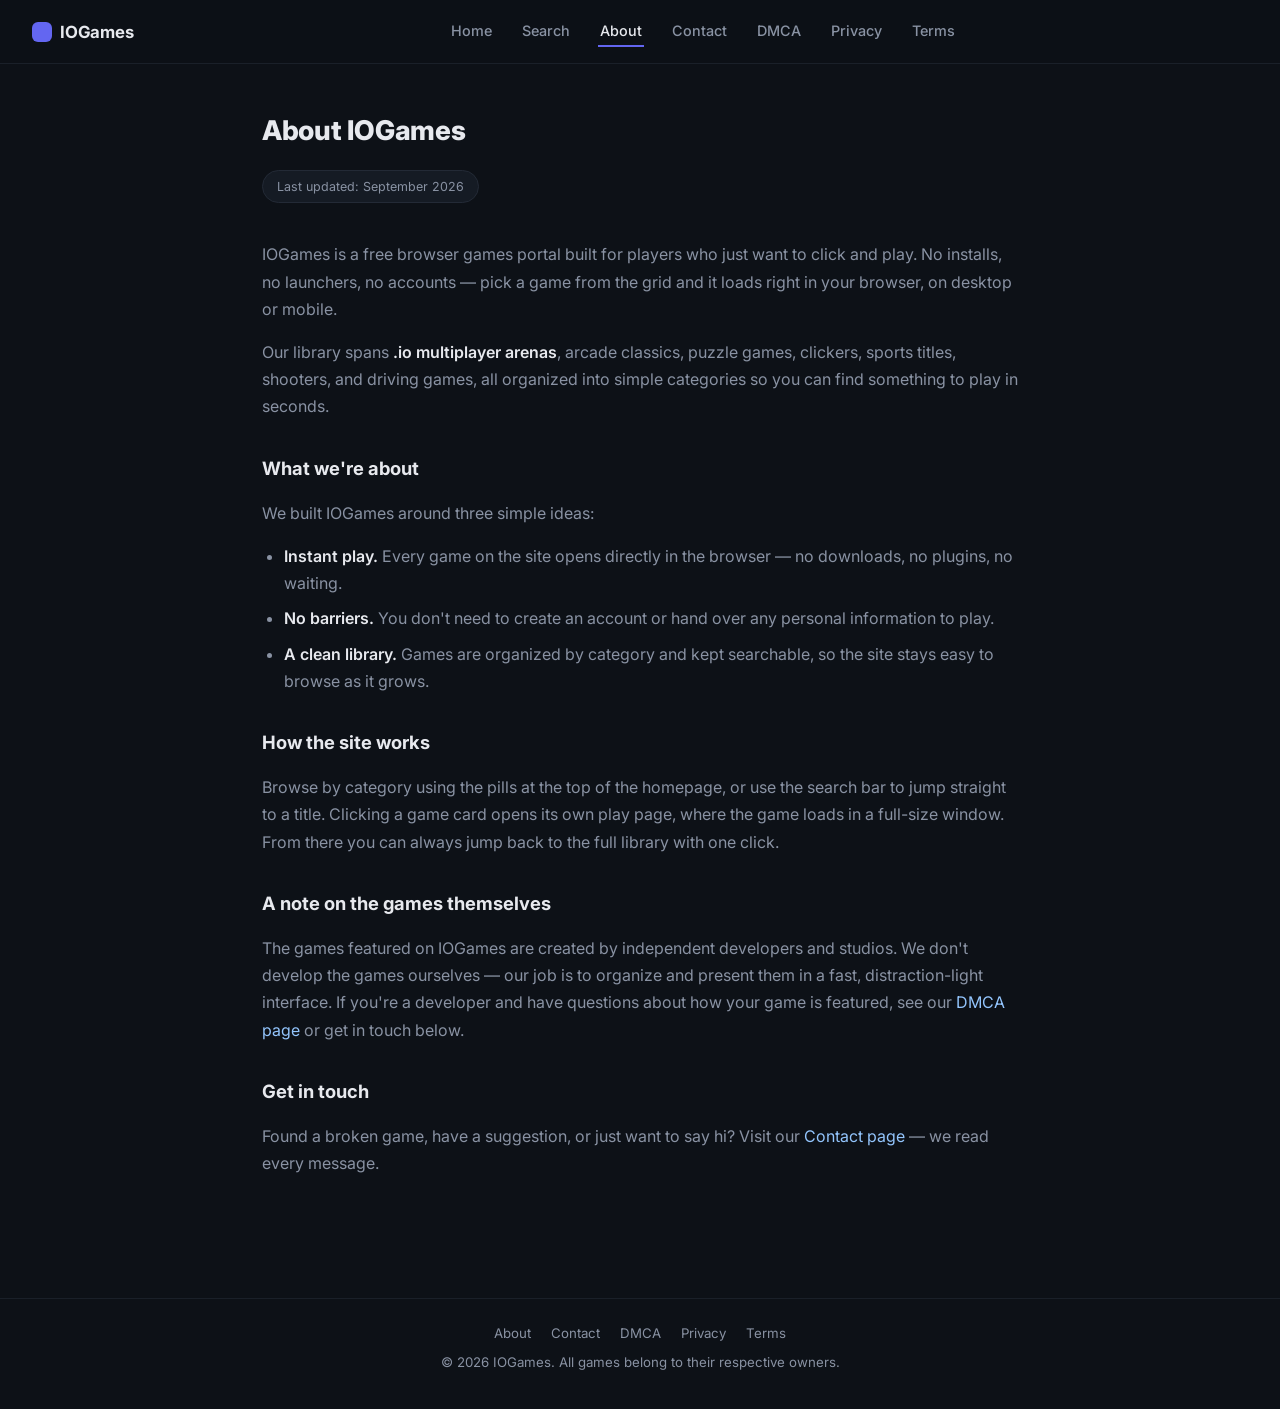
==== about.html @ d46973ff "Initial site: IO Games Unblocked 2026 with 116 games Co-Authored-By: Claude Sonnet 5 <noreply@anthro" ====
<!DOCTYPE html>
<html lang="tr">
<head>
<meta charset="UTF-8">
<meta name="viewport" content="width=device-width, initial-scale=1.0">
<title>About - IOGames</title>
<link rel="stylesheet" href="assets/style.css">
</head>
<body>

<header class="site-header">
  <div class="nav-inner">
    <a class="logo" href="index.html">IOGames</a>
    <button class="nav-toggle" aria-label="Menu">&#9776;</button>
    <nav class="main-nav">
      <a href="index.html">Home</a>
      <a href="search.html">Search</a>
      <a href="about.html" class="active">About</a>
      <a href="contact.html">Contact</a>
      <a href="dmca.html">DMCA</a>
      <a href="privacy.html">Privacy</a>
      <a href="terms.html">Terms</a>
    </nav>
  </div>
</header>

<div class="page-content">
  <h1>About IOGames</h1>
  <span class="page-updated">Last updated: September 2026</span>

  <p>IOGames is a free browser games portal built for players who just want to click and play. No installs, no launchers, no accounts &mdash; pick a game from the grid and it loads right in your browser, on desktop or mobile.</p>

  <p>Our library spans <strong>.io multiplayer arenas</strong>, arcade classics, puzzle games, clickers, sports titles, shooters, and driving games, all organized into simple categories so you can find something to play in seconds.</p>

  <h2>What we're about</h2>
  <p>We built IOGames around three simple ideas:</p>
  <ul>
    <li><strong>Instant play.</strong> Every game on the site opens directly in the browser &mdash; no downloads, no plugins, no waiting.</li>
    <li><strong>No barriers.</strong> You don't need to create an account or hand over any personal information to play.</li>
    <li><strong>A clean library.</strong> Games are organized by category and kept searchable, so the site stays easy to browse as it grows.</li>
  </ul>

  <h2>How the site works</h2>
  <p>Browse by category using the pills at the top of the homepage, or use the search bar to jump straight to a title. Clicking a game card opens its own play page, where the game loads in a full-size window. From there you can always jump back to the full library with one click.</p>

  <h2>A note on the games themselves</h2>
  <p>The games featured on IOGames are created by independent developers and studios. We don't develop the games ourselves &mdash; our job is to organize and present them in a fast, distraction-light interface. If you're a developer and have questions about how your game is featured, see our <a href="dmca.html">DMCA page</a> or get in touch below.</p>

  <h2>Get in touch</h2>
  <p>Found a broken game, have a suggestion, or just want to say hi? Visit our <a href="contact.html">Contact page</a> &mdash; we read every message.</p>
</div>

<footer class="site-footer">
  <div>
    <a href="about.html">About</a>
    <a href="contact.html">Contact</a>
    <a href="dmca.html">DMCA</a>
    <a href="privacy.html">Privacy</a>
    <a href="terms.html">Terms</a>
  </div>
  <p>&copy; 2026 IOGames. All games belong to their respective owners.</p>
</footer>

<script src="assets/common.js"></script>
</body>
</html>
---- assets/style.css ----
@import url('https://fonts.googleapis.com/css2?family=Inter:wght@400;500;600;700;800&display=swap');

:root {
  --bg: #0d1117;
  --bg-soft: #10151c;
  --card: #151b24;
  --card-hover: #1a212c;
  --border: #232a36;
  --border-soft: #1a2029;
  --text: #e7e9ee;
  --text-dim: #8992a3;
  --accent: #6366f1;
  --accent-soft: rgba(99, 102, 241, 0.12);
  --accent-2: #93c5fd;
  --radius-lg: 16px;
  --radius-md: 10px;
  --radius-sm: 8px;
  --max-width: 1400px;
}

* { box-sizing: border-box; }

html, body {
  margin: 0;
  padding: 0;
  background: var(--bg);
  color: var(--text);
  font-family: "Inter", "Segoe UI", Roboto, -apple-system, BlinkMacSystemFont, sans-serif;
  -webkit-font-smoothing: antialiased;
}

a { color: inherit; text-decoration: none; }

img { max-width: 100%; display: block; }

.wrap {
  max-width: var(--max-width);
  margin: 0 auto;
  padding: 0 32px;
}

/* Header / Nav */
header.site-header {
  position: sticky;
  top: 0;
  z-index: 20;
  background: rgba(13, 17, 23, 0.9);
  backdrop-filter: blur(6px);
  border-bottom: 1px solid var(--border-soft);
}

.nav-inner {
  display: flex;
  align-items: center;
  justify-content: space-between;
  gap: 24px;
  padding: 16px 32px;
  max-width: var(--max-width);
  margin: 0 auto;
}

.logo {
  display: flex;
  align-items: center;
  gap: 8px;
  font-weight: 700;
  font-size: 1.05rem;
  letter-spacing: -0.01em;
  color: var(--text);
  white-space: nowrap;
}

.logo::before {
  content: "";
  width: 20px;
  height: 20px;
  border-radius: 6px;
  background: var(--accent);
}

nav.main-nav {
  display: flex;
  flex-wrap: wrap;
  gap: 26px;
  justify-content: center;
  flex: 1;
}

nav.main-nav a {
  font-weight: 500;
  font-size: 0.9rem;
  color: var(--text-dim);
  padding: 6px 2px;
  border-bottom: 2px solid transparent;
  transition: color .15s ease, border-color .15s ease;
}

nav.main-nav a:hover,
nav.main-nav a.active {
  color: var(--text);
  border-color: var(--accent);
}

.nav-toggle {
  display: none;
  background: none;
  border: 1px solid var(--border);
  color: var(--text);
  border-radius: var(--radius-sm);
  padding: 8px 10px;
  font-size: 1.1rem;
  cursor: pointer;
}

/* Category pills */
.categories {
  display: flex;
  flex-wrap: wrap;
  gap: 8px;
  padding: 20px 32px 0;
  max-width: var(--max-width);
  margin: 0 auto;
}

.pill {
  background: transparent;
  border: 1px solid var(--border);
  color: var(--text-dim);
  padding: 7px 16px;
  border-radius: 999px;
  font-size: 0.84rem;
  font-weight: 500;
  cursor: pointer;
  transition: background .15s ease, color .15s ease, border-color .15s ease;
}

.pill:hover { color: var(--text); border-color: var(--text-dim); }

.pill.active {
  background: var(--accent);
  border-color: var(--accent);
  color: #fff;
  font-weight: 600;
}

/* Hero */
.hero {
  max-width: 640px;
  margin: 52px auto 0;
  padding: 0 24px;
  text-align: center;
}

.hero-eyebrow {
  display: inline-flex;
  align-items: center;
  gap: 6px;
  background: var(--accent-soft);
  color: var(--accent-2);
  border: 1px solid rgba(99, 102, 241, 0.3);
  padding: 6px 14px;
  border-radius: 999px;
  font-size: 0.78rem;
  font-weight: 600;
  margin-bottom: 20px;
}

.hero h1 {
  font-size: clamp(1.7rem, 3.6vw, 2.5rem);
  margin: 0 0 12px;
  font-weight: 800;
  letter-spacing: -0.02em;
}

.hero p {
  color: var(--text-dim);
  max-width: 520px;
  margin: 0 auto;
  font-size: 1rem;
  line-height: 1.6;
}

/* Controls */
.controls {
  display: flex;
  flex-wrap: wrap;
  gap: 10px;
  align-items: center;
  padding: 32px 32px 0;
  max-width: var(--max-width);
  margin: 0 auto;
}

.controls input[type="text"],
.controls select {
  background: var(--card);
  border: 1px solid var(--border);
  color: var(--text);
  padding: 10px 16px;
  border-radius: var(--radius-md);
  font-size: 0.9rem;
  font-family: inherit;
}

.controls input[type="text"] {
  flex: 1;
  min-width: 220px;
}

.controls input[type="text"]:focus,
.controls select:focus {
  outline: none;
  border-color: var(--accent);
}

.btn-reset {
  background: var(--accent);
  border: none;
  color: #fff;
  padding: 10px 20px;
  border-radius: var(--radius-md);
  font-weight: 600;
  font-size: 0.88rem;
  cursor: pointer;
  transition: background .15s ease;
}

.btn-reset:hover { background: #5457e5; }

.meta-row {
  padding: 16px 32px 4px;
  max-width: var(--max-width);
  margin: 0 auto;
  color: var(--text-dim);
  font-size: 0.85rem;
}

.section-title {
  padding: 0 32px;
  max-width: var(--max-width);
  margin: 0 auto;
  font-size: 1.05rem;
  font-weight: 700;
  margin-bottom: 14px;
}

/* Game grid */
.game-grid {
  display: grid;
  grid-template-columns: repeat(auto-fill, minmax(150px, 1fr));
  gap: 16px;
  padding: 0 32px 48px;
  max-width: var(--max-width);
  margin: 0 auto;
}

.game-card {
  background: var(--card);
  border: 1px solid var(--border-soft);
  border-radius: var(--radius-md);
  overflow: hidden;
  cursor: pointer;
  transition: transform .15s ease, box-shadow .15s ease, border-color .15s ease;
}

.game-card:hover {
  transform: translateY(-2px);
  border-color: var(--border);
  box-shadow: 0 10px 24px rgba(0,0,0,0.3);
}

.game-thumb {
  width: 100%;
  aspect-ratio: 1 / 1;
  object-fit: cover;
  background: var(--bg-soft);
}

.game-title {
  padding: 10px 12px 12px;
  font-size: 0.86rem;
  font-weight: 600;
  color: var(--text);
  white-space: nowrap;
  overflow: hidden;
  text-overflow: ellipsis;
}

.empty-state {
  padding: 60px 20px;
  text-align: center;
  color: var(--text-dim);
  grid-column: 1 / -1;
}

/* Footer */
footer.site-footer {
  border-top: 1px solid var(--border-soft);
  margin-top: 40px;
  padding: 26px 32px;
  color: var(--text-dim);
  font-size: 0.83rem;
  text-align: center;
}

footer.site-footer a {
  color: var(--text-dim);
  margin: 0 8px;
}

footer.site-footer a:hover { color: var(--text); }

/* Static content pages */
.page-content {
  max-width: 820px;
  margin: 44px auto;
  padding: 0 32px 60px;
  line-height: 1.7;
  color: var(--text-dim);
}

.page-content h1 {
  color: var(--text);
  font-size: 1.7rem;
  font-weight: 800;
  letter-spacing: -0.01em;
  margin-bottom: 16px;
}

.page-content h2 {
  color: var(--text);
  font-size: 1.15rem;
  font-weight: 700;
  margin-top: 32px;
  margin-bottom: 4px;
}

.page-content h3 {
  color: var(--text);
  font-size: 0.98rem;
  font-weight: 700;
  margin-top: 20px;
  margin-bottom: 4px;
}

.page-updated {
  display: inline-block;
  color: var(--text-dim);
  font-size: 0.78rem;
  background: var(--card);
  border: 1px solid var(--border);
  padding: 5px 14px;
  border-radius: 999px;
  margin-bottom: 22px;
}

.page-content ul,
.page-content ol {
  margin: 10px 0 18px;
  padding-left: 22px;
}

.page-content li {
  margin-bottom: 8px;
}

.page-content strong {
  color: var(--text);
  font-weight: 600;
}

.page-content a {
  color: var(--accent-2);
}

.page-content a:hover {
  text-decoration: underline;
}

.callout {
  background: var(--card);
  border: 1px solid var(--border);
  border-left: 3px solid var(--accent);
  border-radius: var(--radius-sm);
  padding: 16px 18px;
  margin: 18px 0;
}

.callout p { margin: 0; }
.callout p + p { margin-top: 8px; }

.contact-grid {
  display: grid;
  grid-template-columns: repeat(auto-fit, minmax(220px, 1fr));
  gap: 12px;
  margin: 18px 0 26px;
}

.contact-card {
  background: var(--card);
  border: 1px solid var(--border);
  border-radius: var(--radius-md);
  padding: 18px 20px;
}

.contact-card h3 {
  margin: 0 0 6px;
  font-size: 0.92rem;
  font-weight: 700;
  color: var(--text);
}

.contact-card p {
  margin: 0;
  font-size: 0.86rem;
}

.contact-card .email {
  display: inline-block;
  margin-top: 8px;
  color: var(--accent-2);
  font-weight: 600;
  font-size: 0.86rem;
}

/* Play page */
.player-wrap {
  max-width: var(--max-width);
  margin: 24px auto;
  padding: 0 32px 48px;
}

.player-header {
  display: flex;
  align-items: center;
  justify-content: space-between;
  gap: 16px;
  margin-bottom: 16px;
  flex-wrap: wrap;
}

.player-header h1 {
  font-size: 1.25rem;
  font-weight: 700;
  margin: 0;
}

.back-link {
  color: var(--accent-2);
  font-weight: 600;
  font-size: 0.88rem;
}

.player-frame-box {
  width: 100%;
  aspect-ratio: 16 / 9;
  background: #000;
  border-radius: var(--radius-lg);
  overflow: hidden;
  border: 1px solid var(--border);
}

.player-frame-box iframe {
  width: 100%;
  height: 100%;
  border: 0;
}

.player-missing {
  display: flex;
  align-items: center;
  justify-content: center;
  height: 100%;
  color: var(--text-dim);
  text-align: center;
  padding: 20px;
}

@media (max-width: 720px) {
  .nav-inner { padding: 14px 18px; }
  nav.main-nav {
    display: none;
    width: 100%;
    order: 3;
    flex-direction: column;
    gap: 4px;
  }
  nav.main-nav.open { display: flex; }
  .nav-toggle { display: inline-flex; }
  .categories, .controls, .meta-row, .section-title, .game-grid, .hero, .page-content, .player-wrap {
    padding-left: 18px;
    padding-right: 18px;
  }
}
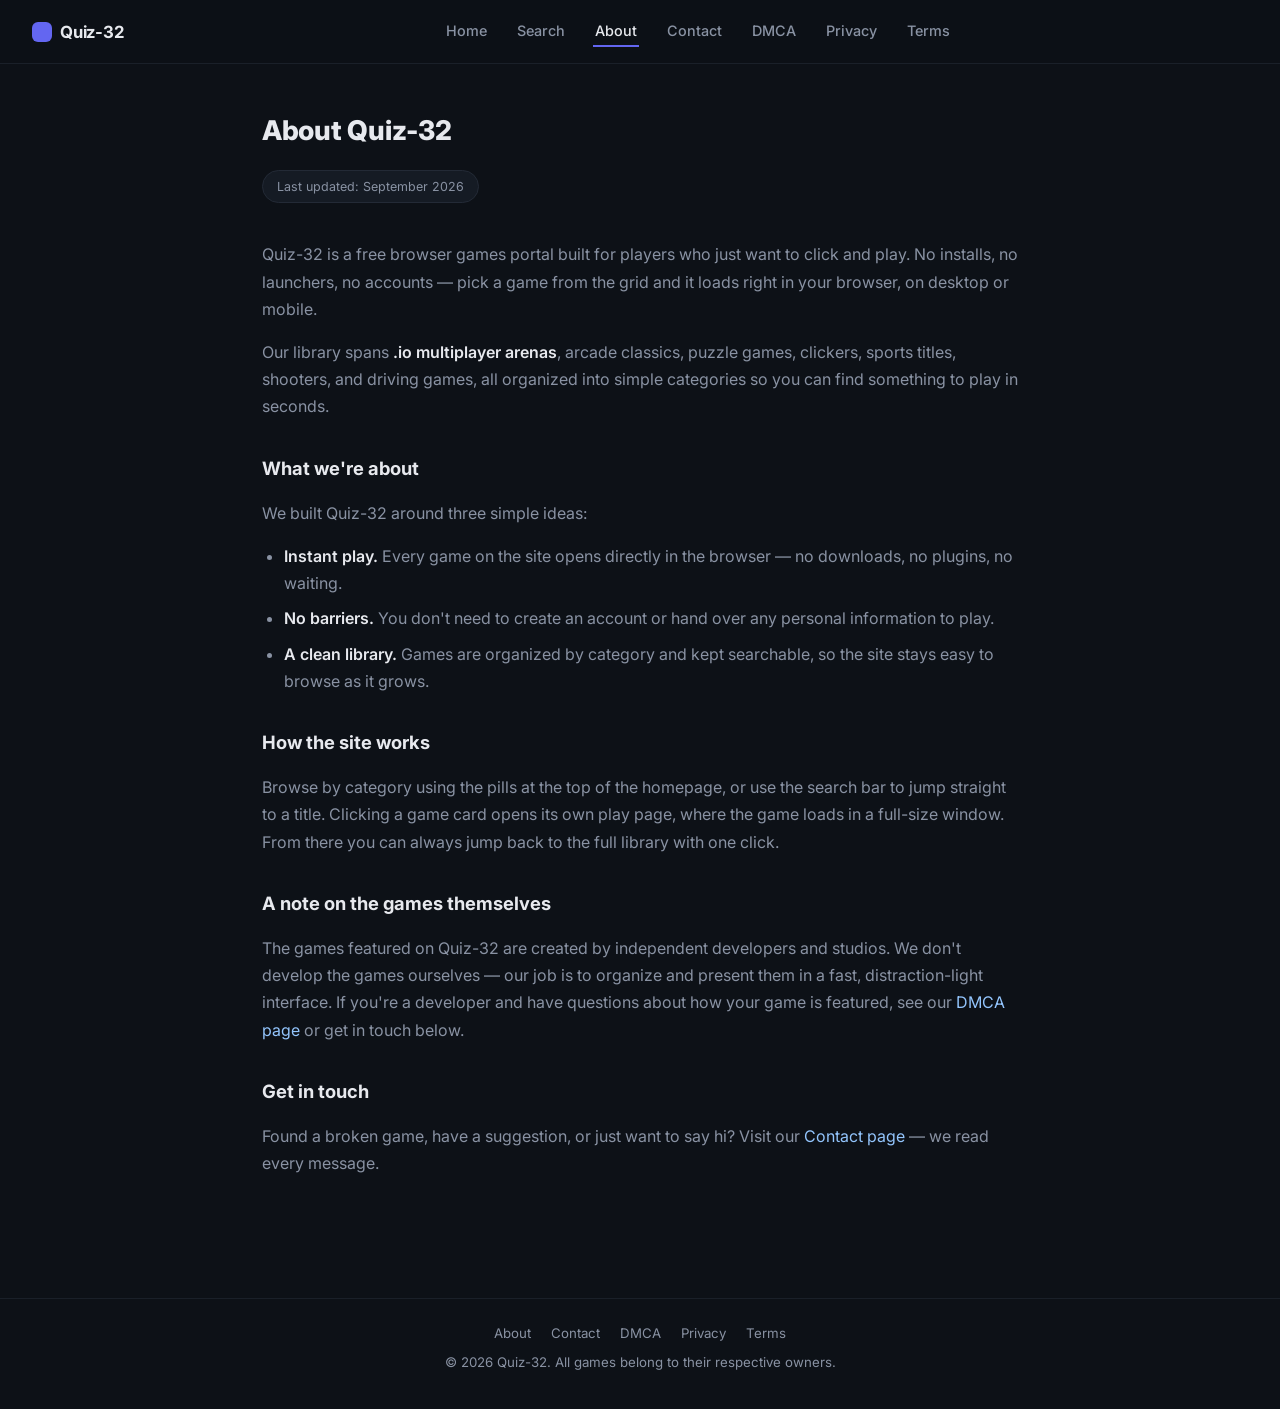
==== commit 85231bc1: "Rebrand site name from IOGames to Quiz-32 Co-Authored-By: Claude Sonnet 5 <noreply@anthropic.com>" ====
--- a/about.html
+++ b/about.html
@@ -3,14 +3,18 @@
 <head>
 <meta charset="UTF-8">
 <meta name="viewport" content="width=device-width, initial-scale=1.0">
-<title>About - IOGames</title>
+<title>About - Quiz-32</title>
+<link rel="icon" href="assets/img/favicon.svg" type="image/svg+xml">
+<link rel="icon" href="assets/img/favicon-32.png" sizes="32x32" type="image/png">
+<link rel="shortcut icon" href="favicon.ico">
+<link rel="apple-touch-icon" href="assets/img/apple-touch-icon.png">
 <link rel="stylesheet" href="assets/style.css">
 </head>
 <body>
 
 <header class="site-header">
   <div class="nav-inner">
-    <a class="logo" href="index.html">IOGames</a>
+    <a class="logo" href="index.html">Quiz-32</a>
     <button class="nav-toggle" aria-label="Menu">&#9776;</button>
     <nav class="main-nav">
       <a href="index.html">Home</a>
@@ -25,15 +29,15 @@
 </header>
 
 <div class="page-content">
-  <h1>About IOGames</h1>
+  <h1>About Quiz-32</h1>
   <span class="page-updated">Last updated: September 2026</span>
 
-  <p>IOGames is a free browser games portal built for players who just want to click and play. No installs, no launchers, no accounts &mdash; pick a game from the grid and it loads right in your browser, on desktop or mobile.</p>
+  <p>Quiz-32 is a free browser games portal built for players who just want to click and play. No installs, no launchers, no accounts &mdash; pick a game from the grid and it loads right in your browser, on desktop or mobile.</p>
 
   <p>Our library spans <strong>.io multiplayer arenas</strong>, arcade classics, puzzle games, clickers, sports titles, shooters, and driving games, all organized into simple categories so you can find something to play in seconds.</p>
 
   <h2>What we're about</h2>
-  <p>We built IOGames around three simple ideas:</p>
+  <p>We built Quiz-32 around three simple ideas:</p>
   <ul>
     <li><strong>Instant play.</strong> Every game on the site opens directly in the browser &mdash; no downloads, no plugins, no waiting.</li>
     <li><strong>No barriers.</strong> You don't need to create an account or hand over any personal information to play.</li>
@@ -44,7 +48,7 @@
   <p>Browse by category using the pills at the top of the homepage, or use the search bar to jump straight to a title. Clicking a game card opens its own play page, where the game loads in a full-size window. From there you can always jump back to the full library with one click.</p>
 
   <h2>A note on the games themselves</h2>
-  <p>The games featured on IOGames are created by independent developers and studios. We don't develop the games ourselves &mdash; our job is to organize and present them in a fast, distraction-light interface. If you're a developer and have questions about how your game is featured, see our <a href="dmca.html">DMCA page</a> or get in touch below.</p>
+  <p>The games featured on Quiz-32 are created by independent developers and studios. We don't develop the games ourselves &mdash; our job is to organize and present them in a fast, distraction-light interface. If you're a developer and have questions about how your game is featured, see our <a href="dmca.html">DMCA page</a> or get in touch below.</p>
 
   <h2>Get in touch</h2>
   <p>Found a broken game, have a suggestion, or just want to say hi? Visit our <a href="contact.html">Contact page</a> &mdash; we read every message.</p>
@@ -58,7 +62,7 @@
     <a href="privacy.html">Privacy</a>
     <a href="terms.html">Terms</a>
   </div>
-  <p>&copy; 2026 IOGames. All games belong to their respective owners.</p>
+  <p>&copy; 2026 Quiz-32. All games belong to their respective owners.</p>
 </footer>
 
 <script src="assets/common.js"></script>
